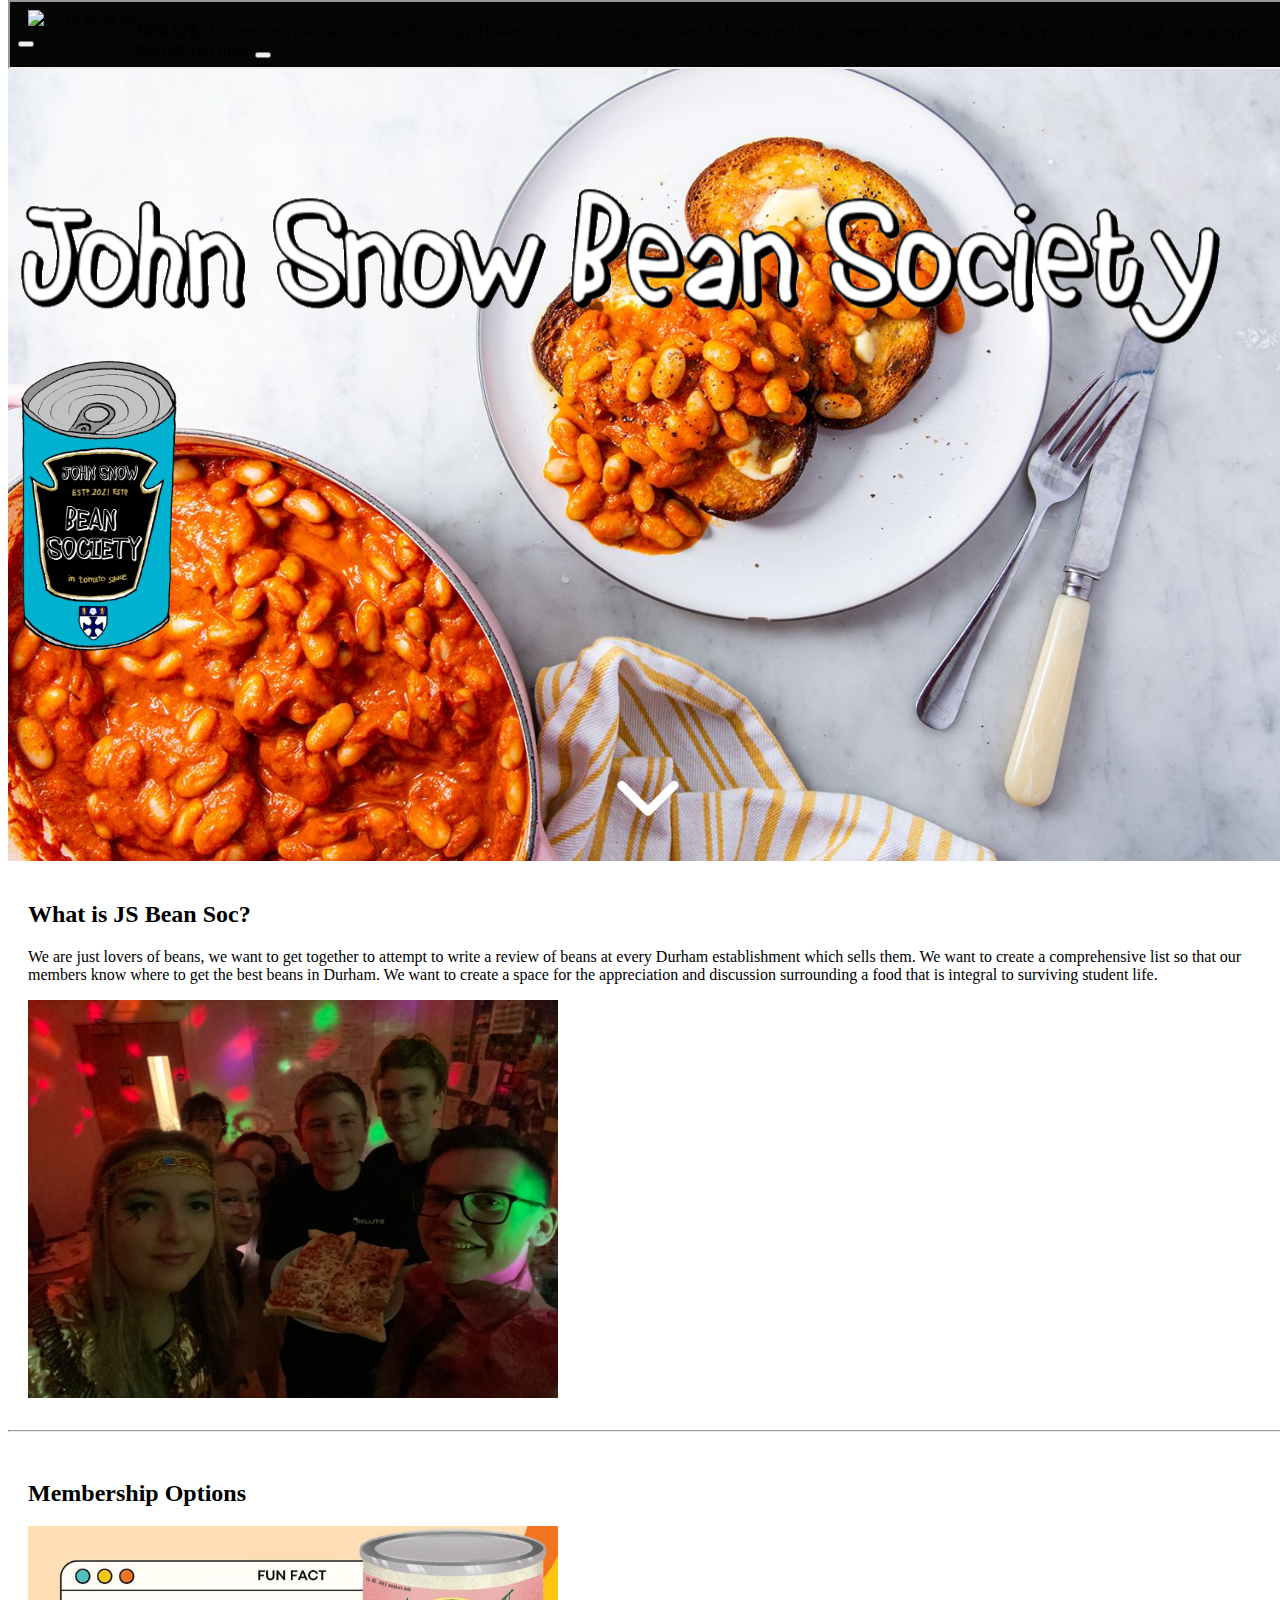
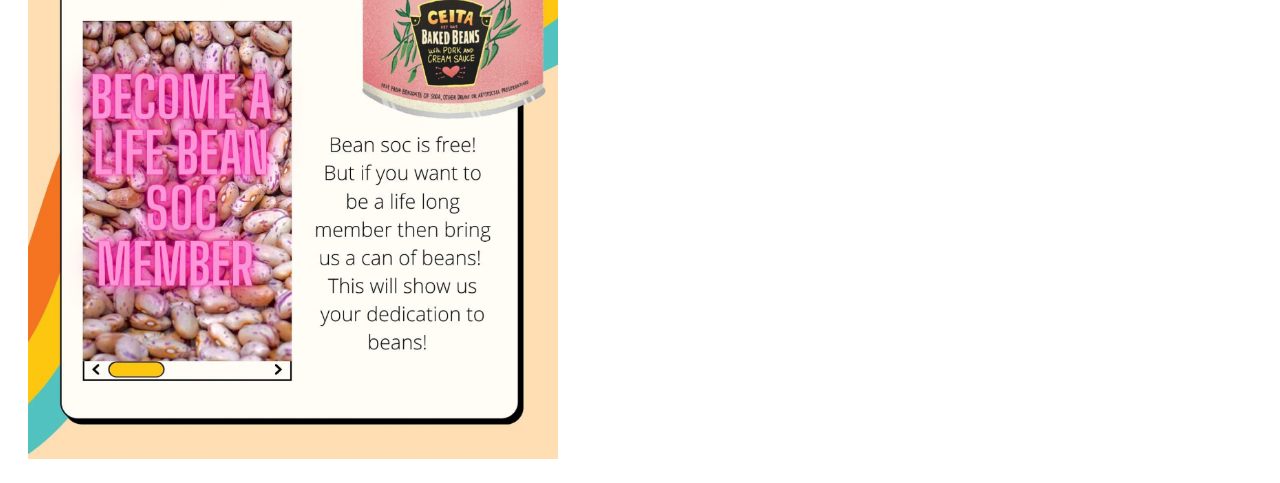
==== index.html @ b2dee8f3 "added notice" ====
<!DOCTYPE html>
<html lang="en">
  <head>
    <meta charset="utf-8">
    <meta name="viewport" content="width=device-width, initial-scale=1">

    <!-- Bootstrap CSS -->

    <link href="https://cdn.jsdelivr.net/npm/bootstrap@5.1.3/dist/css/bootstrap.min.css" rel="stylesheet" integrity="sha384-1BmE4kWBq78iYhFldvKuhfTAU6auU8tT94WrHftjDbrCEXSU1oBoqyl2QvZ6jIW3" crossorigin="anonymous">

    <script src="main.js"></script>

    <title>JS Beans Society</title>
    <link rel="stylesheet" href="style.css">
    <link rel="icon" type="image/png" href="https://upload.wikimedia.org/wikipedia/commons/thumb/c/cd/John_Snow_College%2C_Durham.svg/833px-John_Snow_College%2C_Durham.svg.png">
    <script src="main.js"></script>
  </head>
  <body onload = "resizeIndex()" onresize="resizeIndex()">
    
    <iframe src="navbar.html?page=index" id="navbarIframe" class="navbarIframe"></iframe>

    
    <div
          id="indexFrame"
          class="p-5 text-center bg-image"
          style="
          background-image: url('media/header_bg.jpeg');
          background-size: 100% auto;
          height: 100%;
          background-repeat: no-repeat;
          margin-top: 0px;
          position: relative;
        "
  >

<div style = "height: 15px;">

</div>
  <div class="alert alert-warning alert-dismissible fade show" role="alert" style = "position: absolute; z-index: 100; left:10%">
    <strong>UPDATE:</strong> Unfortunately we were not ratified today. However dry your eyes as our weekly know your bean content will continue. Please keep us in your thoughts and prayers at this difficult time.
    <button type="button" class="btn-close" data-bs-dismiss="alert" aria-label="Close"></button>
  </div>
  

    <div class="mask indexHDiv">
      <div class="d-flex justify-content-center align-items-center h-100">
        <div class="text-black">
          <img id="headerTXT" class="non-drag" src="media/header_txt.png" style="font-size:150px;max-width:100%;position:relative;top:40px;"></img>
          <div id="divide" style=""><br></div>
          <img id="headerIMG" class="non-drag" style="width:175px;margin-bottom:50px;position:relative;top:40px;" src="media/logo.png"></img>
          
        </div>
        </div>
        </div>
        <div id="scrolledDown" style="position:absolute;bottom:65px;"></div>
        <img id="arrow" src="media/scroll_down.gif" class="scrollDownBtn non-drag" onClick="document.getElementById('scrolledDown').scrollIntoView();" />
  
    </div>

    
    <div class="row featurette" style="padding:20px;">
      <div class="col-md">
        <h2 class="featurette-heading">What is JS Bean Soc?</h2>
        <p class="lead">We are just lovers of beans, we want to get together to attempt to write a review of beans at every Durham establishment which sells them. We want to create a comprehensive list so that our members know where to get the best beans in Durham. We want to create a space for the appreciation and discussion surrounding a food that is integral to surviving student life.</p>
      </div>
      <div class="col-md-5">
        <img style="width:530px;max-width: 100%;" src = "media/index_img1.jpeg">
      </div>
    </div>

    <hr class="featurette-divider">

    <div class="row featurette" style="padding:20px;">
      <div class="col-md order-3">
        <h2 class="featurette-heading">Membership Options</h2>
        <p class="lead"></p>
  
      </div>
      <div class="col-md-4 order-1">
        <img style="width:530px;max-width: 100%;" src = "media/membership.png">
      </div>
    </div>


    <!-- Bootstrap -->
    <script src="https://cdn.jsdelivr.net/npm/bootstrap@5.1.3/dist/js/bootstrap.bundle.min.js" integrity="sha384-ka7Sk0Gln4gmtz2MlQnikT1wXgYsOg+OMhuP+IlRH9sENBO0LRn5q+8nbTov4+1p" crossorigin="anonymous"></script>
  </body>
</html>
---- style.css ----
.navbarIframe {
    width:100%;
    position:fixed;
    z-index:100;
    top:0px;
    height:65px;
}

.indexHDiv {
    position: relative;
    top: 45%;
    -ms-transform: translateY(-50%);
    transform: translateY(-50%);
  }

  .horizontal-center {
    position: relative;
    left: 50%;
    -ms-transform: translateX(-50%);
    transform: translateX(-50%);
  }

  .vertical-center {
    position: relative;
    top: 50%;
    -ms-transform: translateY(-50%);
    transform: translateY(-50%);
  }

  html,body {
      height:100%;
      width: 100%;
    
  }

  html {
    overflow-x: hidden;
  }

  .scrollDownBtn {
      position: absolute;
      bottom:20px;
      left: 50%;
      -ms-transform: translateX(-50%);
    transform: translateX(-50%);
    background-color: transparent;
    border:none;
    height:100px;
    filter:brightness(100);
  }

  .nolink {
      text-decoration: none;
      color: black;
  }

  .bordered {
    filter: drop-shadow(2px 2px 0 black) 
          drop-shadow(-2px -2px 0 black);
    -webkit-filter: drop-shadow(2px 2px 0 black)
                  drop-shadow(-2px -2px 0 black);
  }


  .non-drag {
    user-drag: none;
    -webkit-user-drag: none;
    user-select: none;
    -moz-user-select: none;
    -webkit-user-select: none;
    -ms-user-select: none;
}

@font-face {
  font-family: beantown;
  src: url(media/BEANTOWN.TTF);
}
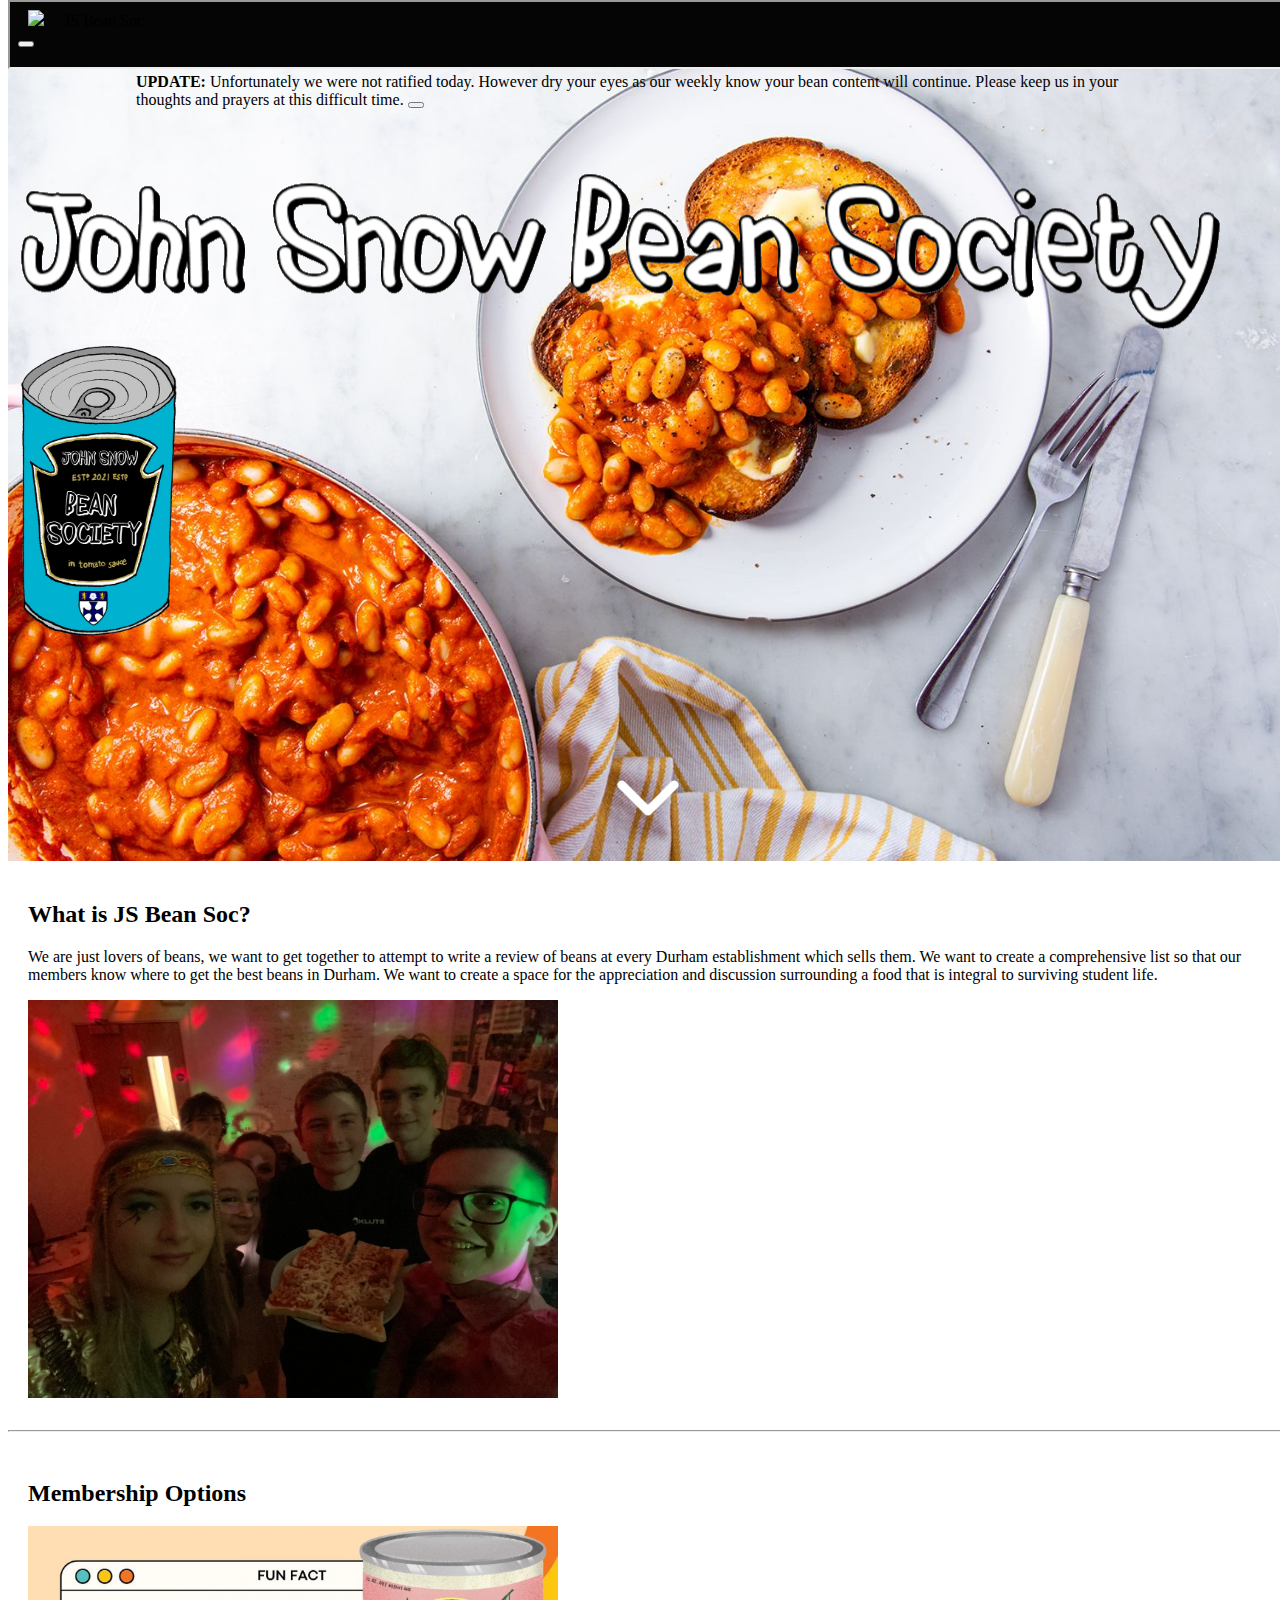
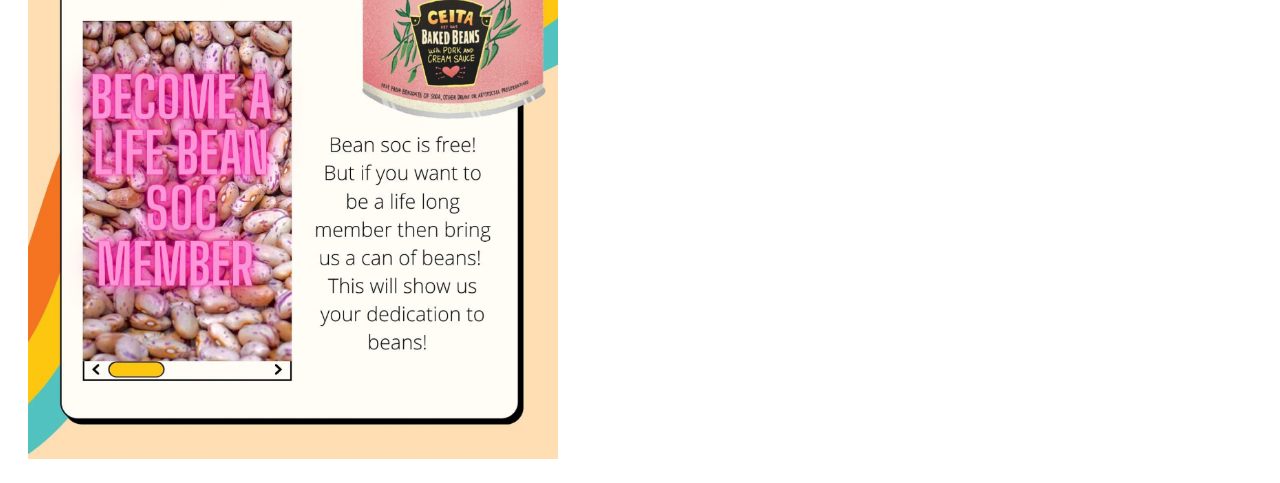
==== commit 0d201582: "updates" ====
--- a/index.html
+++ b/index.html
@@ -33,10 +33,8 @@
         "
   >
 
-<div style = "height: 15px;">
 
-</div>
-  <div class="alert alert-warning alert-dismissible fade show" role="alert" style = "position: absolute; z-index: 100; left:10%">
+  <div class="alert alert-warning alert-dismissible fade show" role="alert" style = "position: absolute;top:65px; z-index: 100; left:10%;width:80%;">
     <strong>UPDATE:</strong> Unfortunately we were not ratified today. However dry your eyes as our weekly know your bean content will continue. Please keep us in your thoughts and prayers at this difficult time.
     <button type="button" class="btn-close" data-bs-dismiss="alert" aria-label="Close"></button>
   </div>
--- a/style.css
+++ b/style.css
@@ -1,7 +1,7 @@
 .navbarIframe {
     width:100%;
     position:fixed;
-    z-index:100;
+    z-index:101;
     top:0px;
     height:65px;
 }
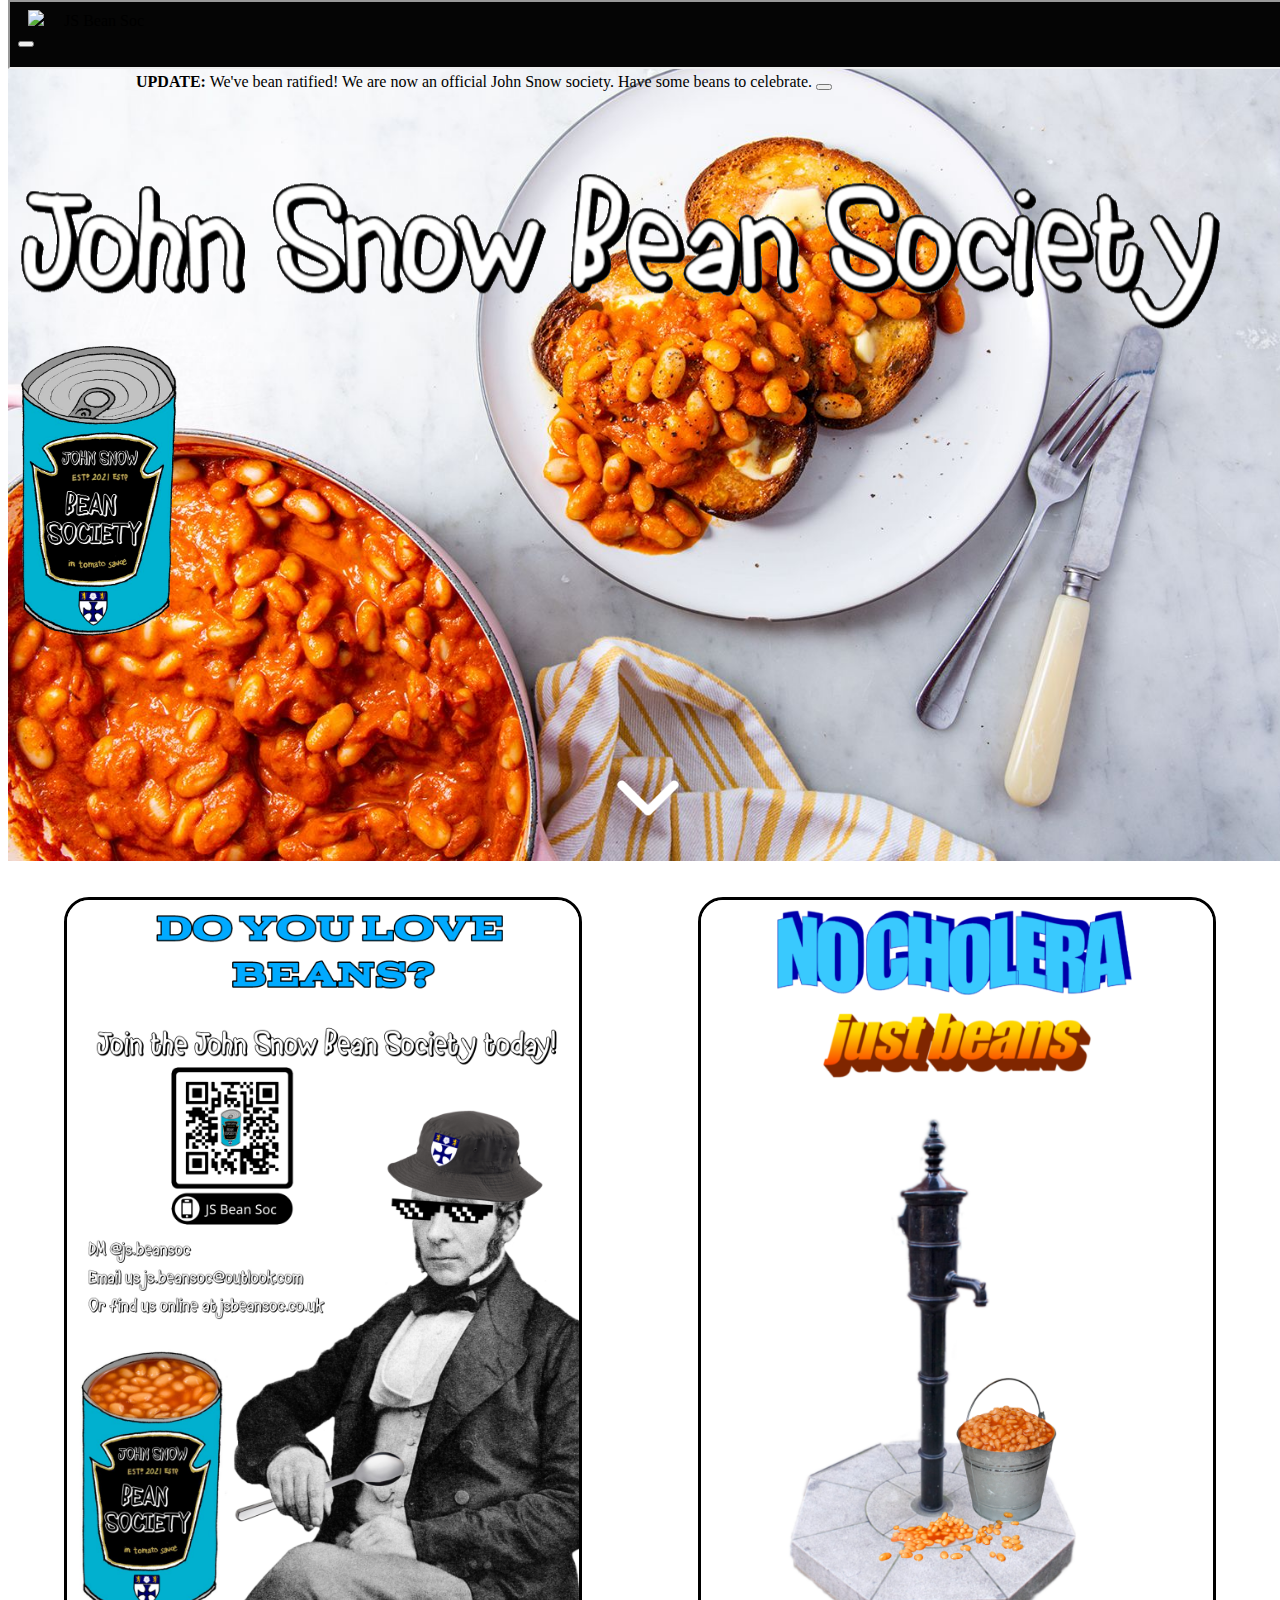
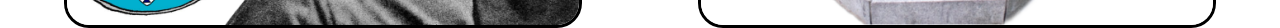
==== commit 3962269b: "updates" ====
--- a/index.html
+++ b/index.html
@@ -34,10 +34,12 @@
   >
 
 
+
   <div class="alert alert-warning alert-dismissible fade show" role="alert" style = "position: absolute;top:65px; z-index: 100; left:10%;width:80%;">
-    <strong>UPDATE:</strong> Unfortunately we were not ratified today. However dry your eyes as our weekly know your bean content will continue. Please keep us in your thoughts and prayers at this difficult time.
+    <strong>UPDATE:</strong> We've bean ratified! We are now an official John Snow society. Have some beans to celebrate.
     <button type="button" class="btn-close" data-bs-dismiss="alert" aria-label="Close"></button>
   </div>
+
   
 
     <div class="mask indexHDiv">
@@ -51,34 +53,19 @@
         </div>
         </div>
         <div id="scrolledDown" style="position:absolute;bottom:65px;"></div>
+        
+
         <img id="arrow" src="media/scroll_down.gif" class="scrollDownBtn non-drag" onClick="document.getElementById('scrolledDown').scrollIntoView();" />
-  
+          
+
     </div>
 
-    
-    <div class="row featurette" style="padding:20px;">
-      <div class="col-md">
-        <h2 class="featurette-heading">What is JS Bean Soc?</h2>
-        <p class="lead">We are just lovers of beans, we want to get together to attempt to write a review of beans at every Durham establishment which sells them. We want to create a comprehensive list so that our members know where to get the best beans in Durham. We want to create a space for the appreciation and discussion surrounding a food that is integral to surviving student life.</p>
-      </div>
-      <div class="col-md-5">
-        <img style="width:530px;max-width: 100%;" src = "media/index_img1.jpeg">
-      </div>
-    </div>
+    <br><br>
 
-    <hr class="featurette-divider">
+    <img style="position:absolute;left:5%;display:inline-block;border-style:solid;border-radius: 3px;border-color:black;border-radius: 25px;width:40%;" src="media/Poster1.png">
+    <img style="position:absolute;right:5%;display:inline-block;border-style:solid;border-radius: 3px;border-color:black;border-radius: 25px;width:40%;" src="media/Poster2.png">
 
-    <div class="row featurette" style="padding:20px;">
-      <div class="col-md order-3">
-        <h2 class="featurette-heading">Membership Options</h2>
-        <p class="lead"></p>
-  
-      </div>
-      <div class="col-md-4 order-1">
-        <img style="width:530px;max-width: 100%;" src = "media/membership.png">
-      </div>
-    </div>
-
+    <br><br>
 
     <!-- Bootstrap -->
     <script src="https://cdn.jsdelivr.net/npm/bootstrap@5.1.3/dist/js/bootstrap.bundle.min.js" integrity="sha384-ka7Sk0Gln4gmtz2MlQnikT1wXgYsOg+OMhuP+IlRH9sENBO0LRn5q+8nbTov4+1p" crossorigin="anonymous"></script>
--- a/style.css
+++ b/style.css
@@ -74,4 +74,34 @@
 @font-face {
   font-family: beantown;
   src: url(media/BEANTOWN.TTF);
+}
+
+.beanteam {
+  height:350px;
+}
+
+.box-left {
+  text-align:left;
+  width:90%;
+  float:left;
+  padding:10px;
+  border-top-right-radius: 25px;
+  border-bottom-right-radius: 25px;
+  border-width: 3px;
+  border-style: solid;
+  border-left-style:none;
+  margin-bottom:40px;
+}
+
+.box-right {
+  text-align:right;
+  width:90%;
+  float:right;
+  padding:10px;
+  border-top-left-radius: 25px;
+  border-bottom-left-radius: 25px;
+  border-width: 3px;
+  border-style: solid;
+  border-right-style: none;
+  margin-bottom:40px;
 }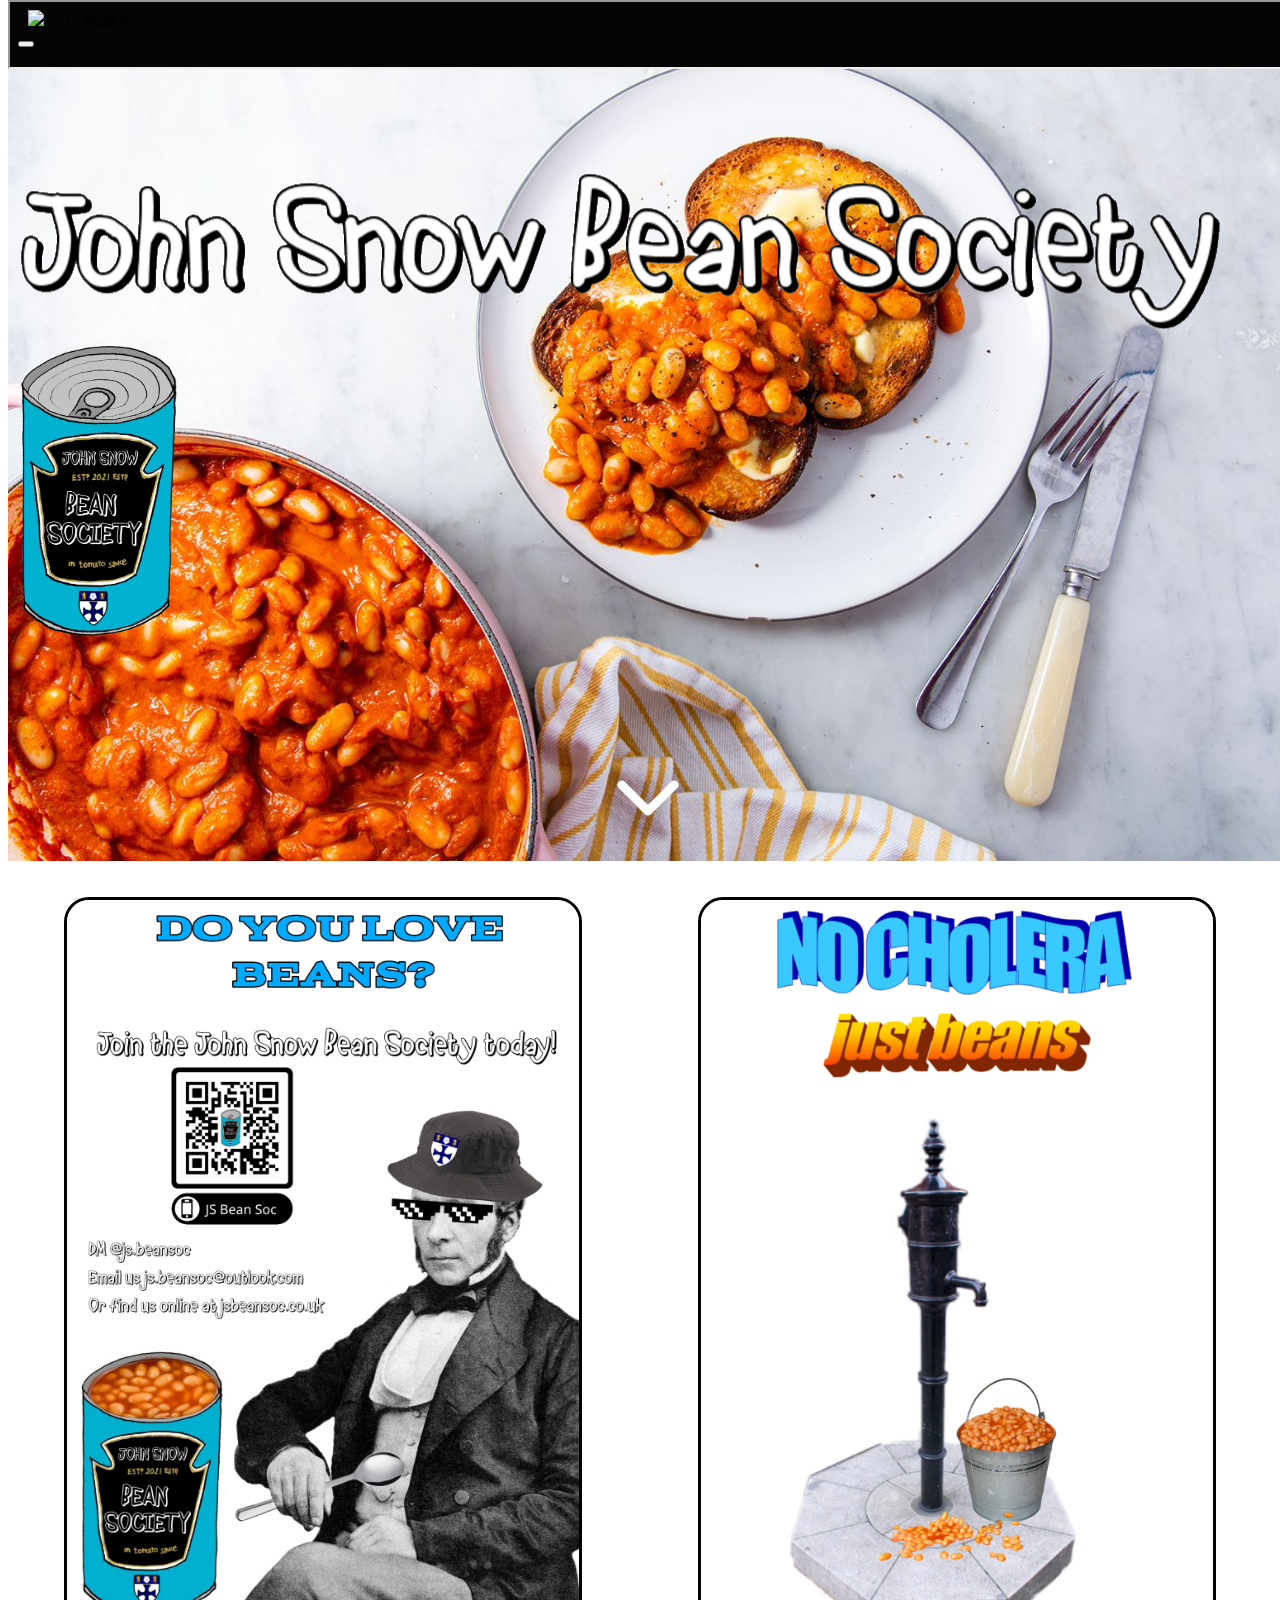
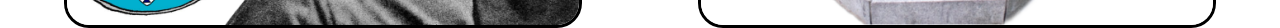
==== commit 633d3c1b: "removed alert" ====
--- a/index.html
+++ b/index.html
@@ -34,12 +34,12 @@
   >
 
 
-
+<!--
   <div class="alert alert-warning alert-dismissible fade show" role="alert" style = "position: absolute;top:65px; z-index: 100; left:10%;width:80%;">
     <strong>UPDATE:</strong> We've bean ratified! We are now an official John Snow society. Have some beans to celebrate.
     <button type="button" class="btn-close" data-bs-dismiss="alert" aria-label="Close"></button>
   </div>
-
+--->
   
 
     <div class="mask indexHDiv">
--- a/style.css
+++ b/style.css
@@ -76,10 +76,6 @@
   src: url(media/BEANTOWN.TTF);
 }
 
-.beanteam {
-  height:350px;
-}
-
 .box-left {
   text-align:left;
   width:90%;
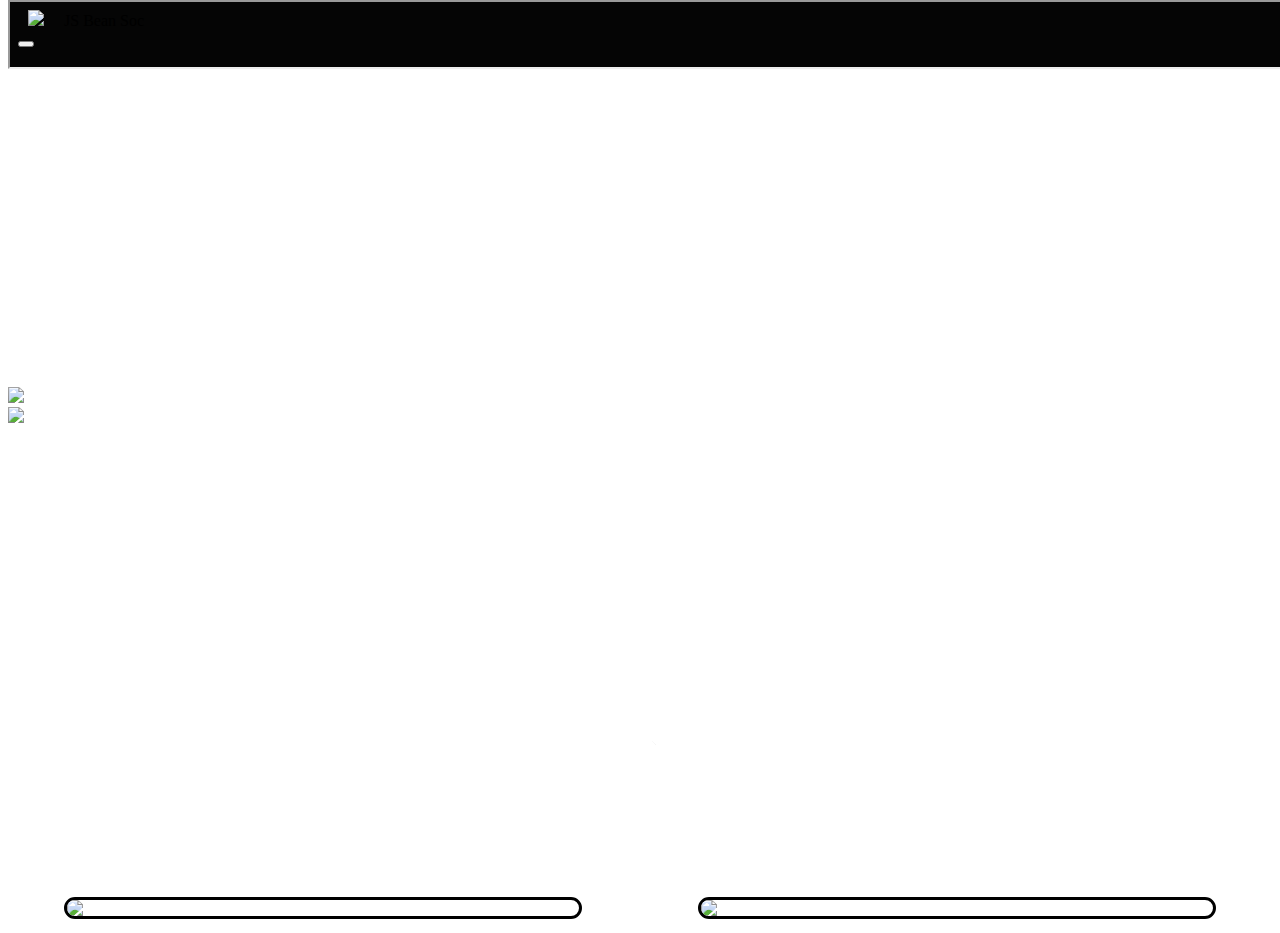
==== commit a2227edd: "updated to use new media git" ====
--- a/index.html
+++ b/index.html
@@ -45,9 +45,9 @@
     <div class="mask indexHDiv">
       <div class="d-flex justify-content-center align-items-center h-100">
         <div class="text-black">
-          <img id="headerTXT" class="non-drag" src="media/header_txt.png" style="font-size:150px;max-width:100%;position:relative;top:40px;"></img>
+          <img id="headerTXT" class="non-drag" src="https://raw.githubusercontent.com/benw7/jsbeansoc-media/master/header_txt.png" style="font-size:150px;max-width:100%;position:relative;top:40px;"></img>
           <div id="divide" style=""><br></div>
-          <img id="headerIMG" class="non-drag" style="width:175px;margin-bottom:50px;position:relative;top:40px;" src="media/logo.png"></img>
+          <img id="headerIMG" class="non-drag" style="width:175px;margin-bottom:50px;position:relative;top:40px;" src="https://raw.githubusercontent.com/benw7/jsbeansoc-media/master/logo.png"></img>
           
         </div>
         </div>
@@ -55,15 +55,15 @@
         <div id="scrolledDown" style="position:absolute;bottom:65px;"></div>
         
 
-        <img id="arrow" src="media/scroll_down.gif" class="scrollDownBtn non-drag" onClick="document.getElementById('scrolledDown').scrollIntoView();" />
+        <img id="arrow" src="https://raw.githubusercontent.com/benw7/jsbeansoc-media/master/scroll_down.gif" class="scrollDownBtn non-drag" onClick="document.getElementById('scrolledDown').scrollIntoView();" />
           
 
     </div>
 
     <br><br>
 
-    <img style="position:absolute;left:5%;display:inline-block;border-style:solid;border-radius: 3px;border-color:black;border-radius: 25px;width:40%;" src="media/Poster1.png">
-    <img style="position:absolute;right:5%;display:inline-block;border-style:solid;border-radius: 3px;border-color:black;border-radius: 25px;width:40%;" src="media/Poster2.png">
+    <img style="position:absolute;left:5%;display:inline-block;border-style:solid;border-radius: 3px;border-color:black;border-radius: 25px;width:40%;" src="https://raw.githubusercontent.com/benw7/jsbeansoc-media/master/Poster1.png">
+    <img style="position:absolute;right:5%;display:inline-block;border-style:solid;border-radius: 3px;border-color:black;border-radius: 25px;width:40%;" src="https://raw.githubusercontent.com/benw7/jsbeansoc-media/master/Poster2.png">
 
     <br><br>
 
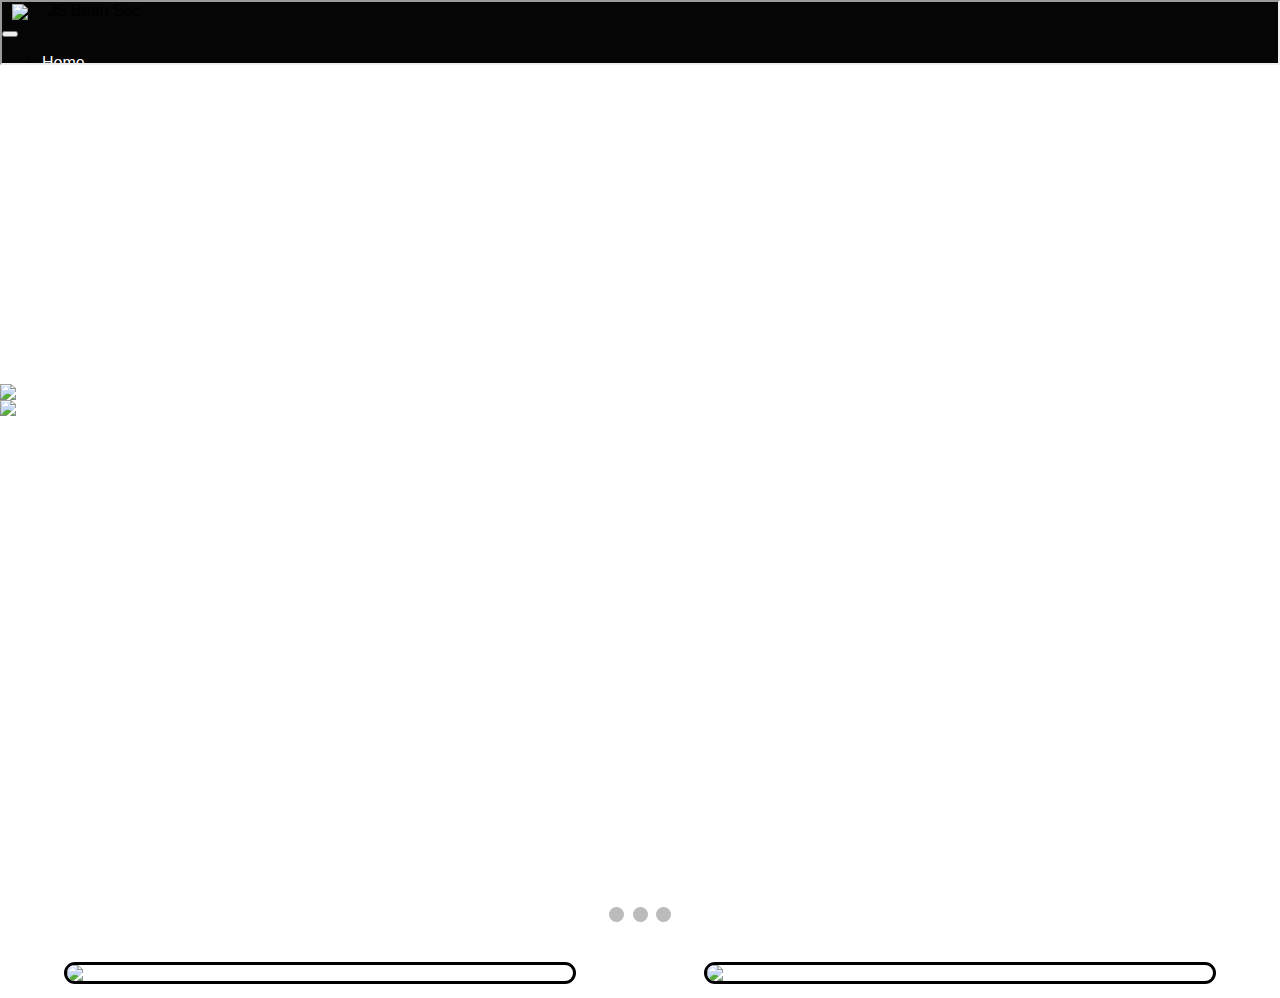
==== commit cb2c1b23: "new bean reviews" ====
--- a/index.html
+++ b/index.html
@@ -24,7 +24,7 @@
           id="indexFrame"
           class="p-5 text-center bg-image"
           style="
-          background-image: url('media/header_bg.jpeg');
+          background-image: url('https://raw.githubusercontent.com/benw7/jsbeansoc-media/master/header_bg.jpeg');
           background-size: 100% auto;
           height: 100%;
           background-repeat: no-repeat;
@@ -62,6 +62,25 @@
 
     <br><br>
 
+    <div class="slideshow-container">
+
+      <div class="mySlides fade"><div class="numbertext">1</div><img src="https://raw.githubusercontent.com/benw7/jsbeansoc-media/master/Gallery/090ef3fa-9912-4ab7-8ba9-7643d79d2896.JPG" style="width:100%"></div>
+      
+      
+      <a class="prev" onclick="plusSlides(-1)">&#10094;</a>
+      <a class="next" onclick="plusSlides(1)">&#10095;</a>
+      
+      </div>
+      <br>
+      
+      <div style="text-align:center">
+        <span class="dot" onclick="currentSlide(1)"></span> 
+        <span class="dot" onclick="currentSlide(2)"></span> 
+        <span class="dot" onclick="currentSlide(3)"></span> 
+      </div>
+
+      <br><br>
+
     <img style="position:absolute;left:5%;display:inline-block;border-style:solid;border-radius: 3px;border-color:black;border-radius: 25px;width:40%;" src="https://raw.githubusercontent.com/benw7/jsbeansoc-media/master/Poster1.png">
     <img style="position:absolute;right:5%;display:inline-block;border-style:solid;border-radius: 3px;border-color:black;border-radius: 25px;width:40%;" src="https://raw.githubusercontent.com/benw7/jsbeansoc-media/master/Poster2.png">
 
--- a/style.css
+++ b/style.css
@@ -100,4 +100,102 @@
   border-style: solid;
   border-right-style: none;
   margin-bottom:40px;
+}
+
+* {box-sizing: border-box}
+body {font-family: Verdana, sans-serif; margin:0}
+.mySlides {display: none}
+img {vertical-align: middle;}
+
+/* Slideshow container */
+.slideshow-container {
+  max-width: 1000px;
+  position: relative;
+  margin: auto;
+}
+
+/* Next & previous buttons */
+.prev, .next {
+  cursor: pointer;
+  position: absolute;
+  top: 50%;
+  width: auto;
+  padding: 16px;
+  margin-top: -22px;
+  color: white;
+  font-weight: bold;
+  font-size: 18px;
+  transition: 0.6s ease;
+  border-radius: 0 3px 3px 0;
+  user-select: none;
+}
+
+/* Position the "next button" to the right */
+.next {
+  right: 0;
+  border-radius: 3px 0 0 3px;
+}
+
+/* On hover, add a black background color with a little bit see-through */
+.prev:hover, .next:hover {
+  background-color: rgba(0,0,0,0.8);
+}
+
+/* Caption text */
+.text {
+  color: #f2f2f2;
+  font-size: 15px;
+  padding: 8px 12px;
+  position: absolute;
+  bottom: 8px;
+  width: 100%;
+  text-align: center;
+}
+
+/* Number text (1/3 etc) */
+.numbertext {
+  color: #f2f2f2;
+  font-size: 12px;
+  padding: 8px 12px;
+  position: absolute;
+  top: 0;
+}
+
+/* The dots/bullets/indicators */
+.dot {
+  cursor: pointer;
+  height: 15px;
+  width: 15px;
+  margin: 0 2px;
+  background-color: #bbb;
+  border-radius: 50%;
+  display: inline-block;
+  transition: background-color 0.6s ease;
+}
+
+.active, .dot:hover {
+  background-color: #717171;
+}
+
+/* Fading animation */
+.fade {
+  -webkit-animation-name: fade;
+  -webkit-animation-duration: 1.5s;
+  animation-name: fade;
+  animation-duration: 1.5s;
+}
+
+@-webkit-keyframes fade {
+  from {opacity: .4} 
+  to {opacity: 1}
+}
+
+@keyframes fade {
+  from {opacity: .4} 
+  to {opacity: 1}
+}
+
+/* On smaller screens, decrease text size */
+@media only screen and (max-width: 300px) {
+  .prev, .next,.text {font-size: 11px}
 }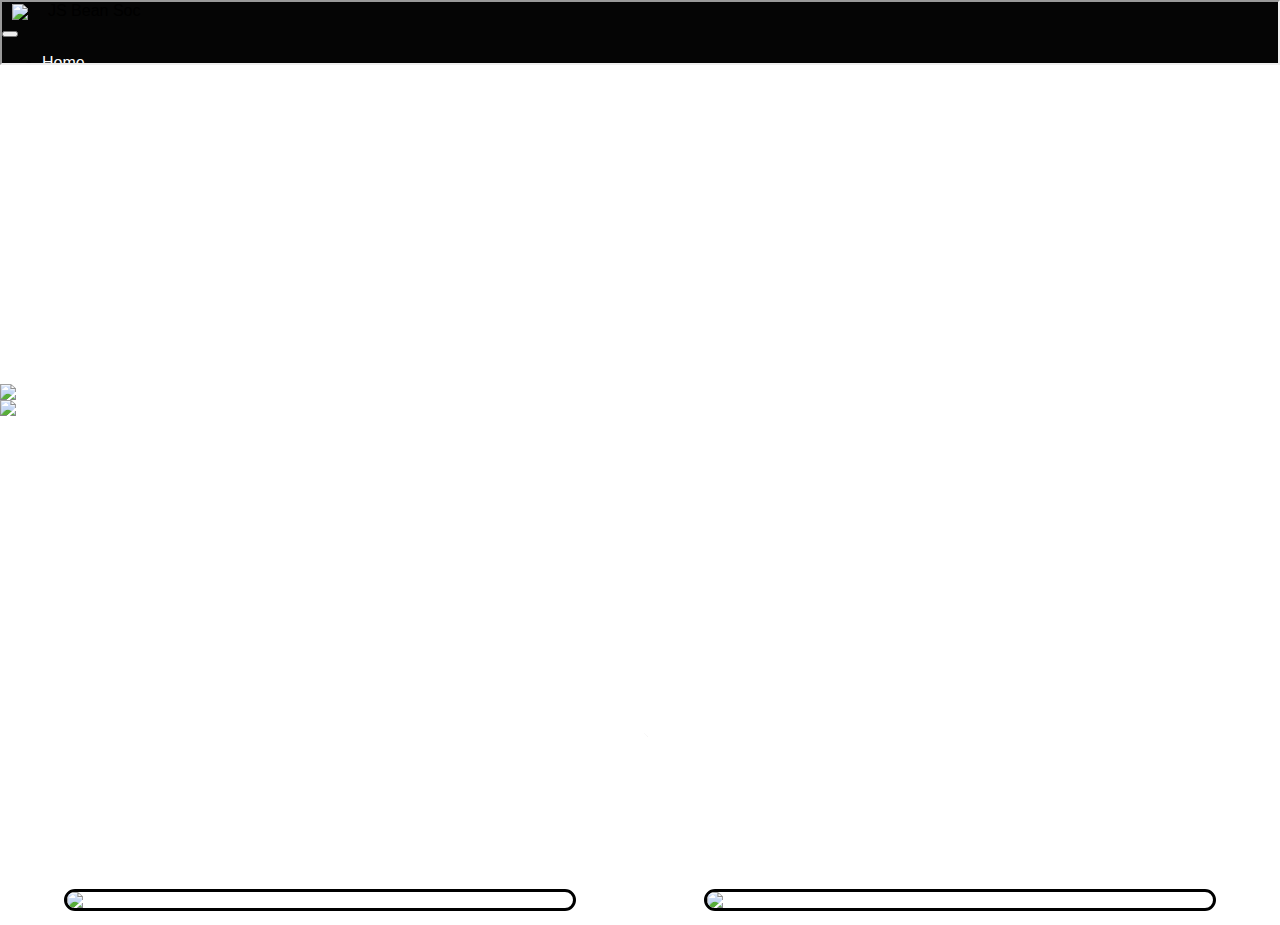
==== commit 571a7eb2: "minor fixes" ====
--- a/index.html
+++ b/index.html
@@ -60,25 +60,6 @@
 
     </div>
 
-    <br><br>
-
-    <div class="slideshow-container">
-
-      <div class="mySlides fade"><div class="numbertext">1</div><img src="https://raw.githubusercontent.com/benw7/jsbeansoc-media/master/Gallery/090ef3fa-9912-4ab7-8ba9-7643d79d2896.JPG" style="width:100%"></div>
-      
-      
-      <a class="prev" onclick="plusSlides(-1)">&#10094;</a>
-      <a class="next" onclick="plusSlides(1)">&#10095;</a>
-      
-      </div>
-      <br>
-      
-      <div style="text-align:center">
-        <span class="dot" onclick="currentSlide(1)"></span> 
-        <span class="dot" onclick="currentSlide(2)"></span> 
-        <span class="dot" onclick="currentSlide(3)"></span> 
-      </div>
-
       <br><br>
 
     <img style="position:absolute;left:5%;display:inline-block;border-style:solid;border-radius: 3px;border-color:black;border-radius: 25px;width:40%;" src="https://raw.githubusercontent.com/benw7/jsbeansoc-media/master/Poster1.png">
